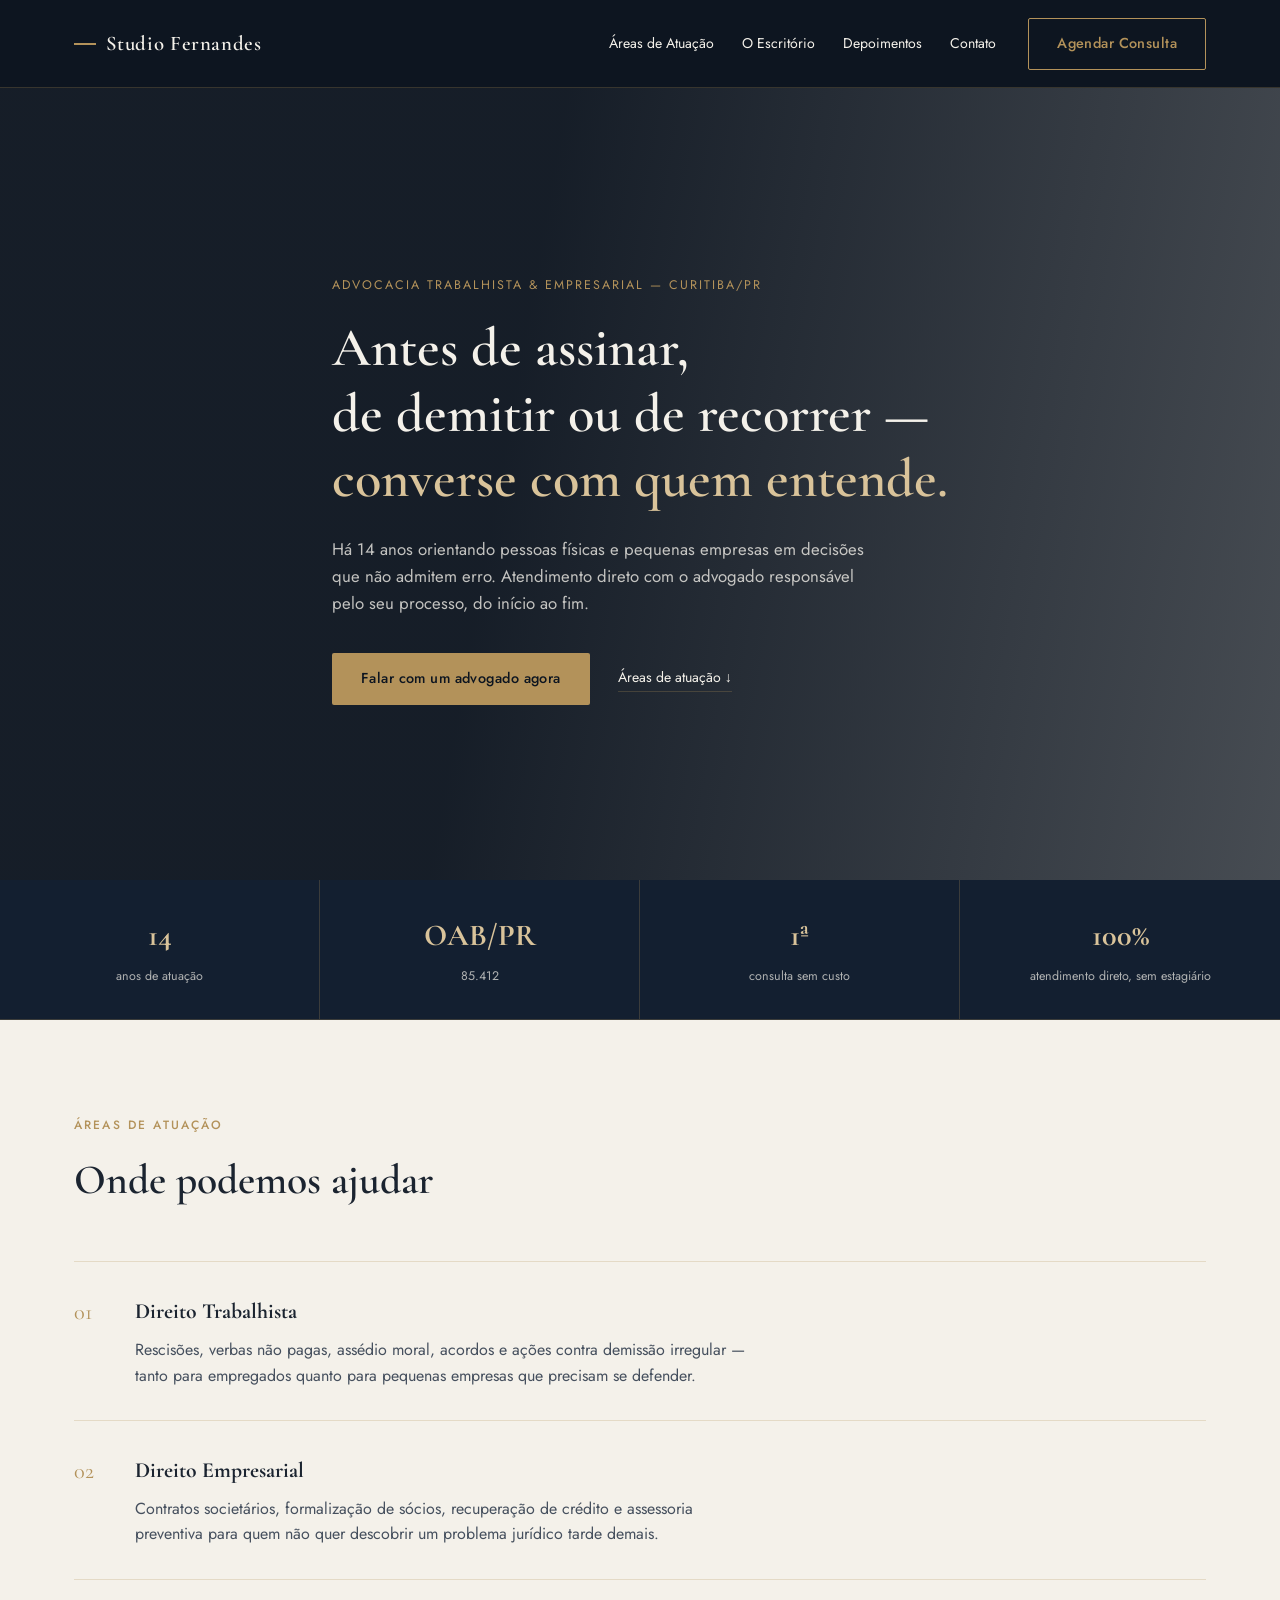
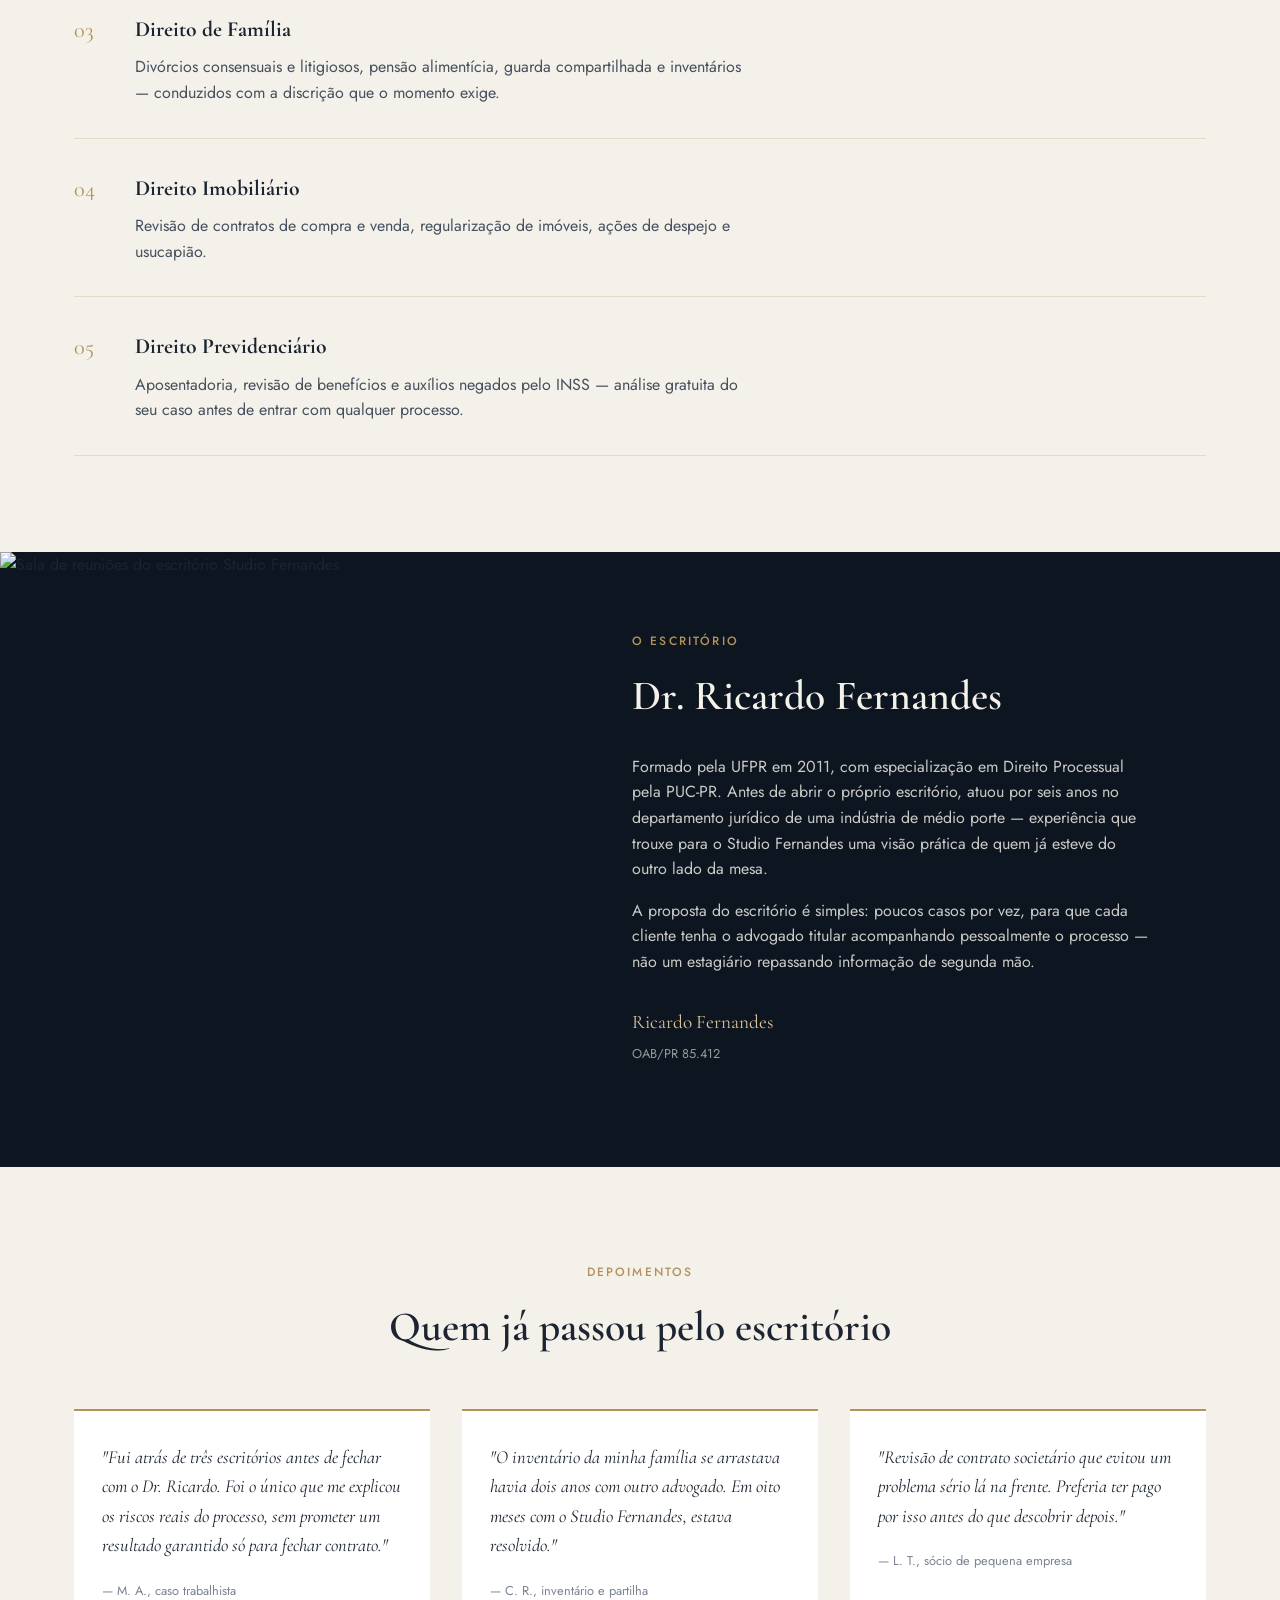
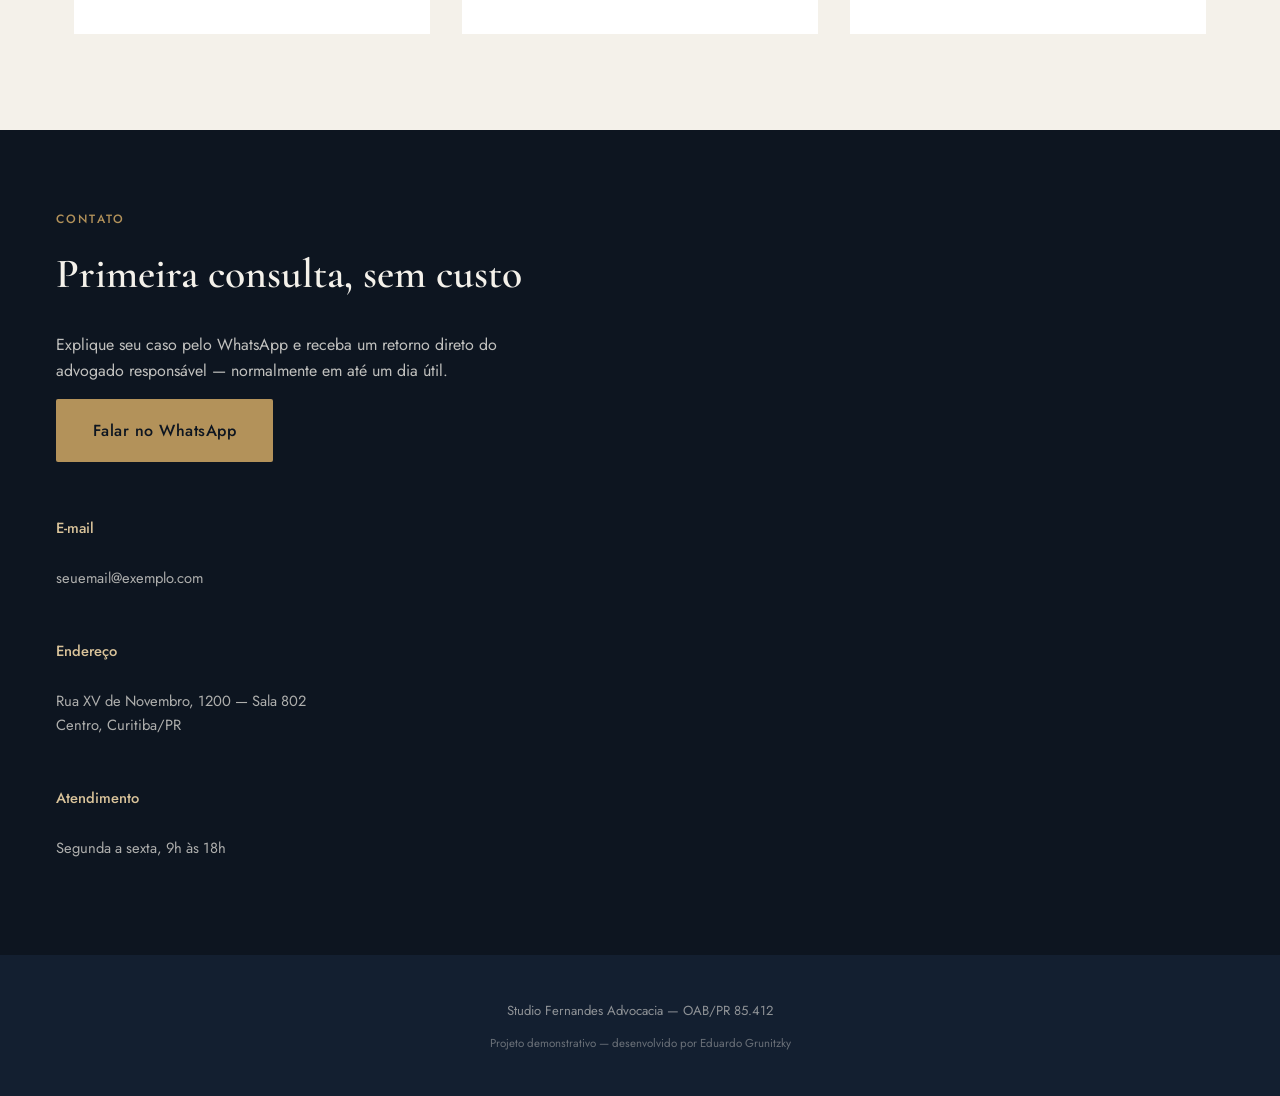
==== portfolio/sites/studio-fernandes-advocacia/index.html @ bb51e10e "feat: criando modificações nos portfólio e dando deploy, e adicionando mensagem para possiveis leads" ====
<!DOCTYPE html>
<html lang="pt-BR">
<head>
<meta charset="UTF-8" />
<meta name="viewport" content="width=device-width, initial-scale=1" />
<title>Studio Fernandes Advocacia — Advocacia Trabalhista e Empresarial</title>
<meta name="description" content="Escritório de advocacia trabalhista, empresarial e de família em Curitiba. Atendimento direto com o advogado responsável pelo seu caso." />

<link rel="preconnect" href="https://fonts.googleapis.com" />
<link rel="preconnect" href="https://fonts.gstatic.com" crossorigin />
<link href="https://fonts.googleapis.com/css2?family=Cormorant+Garamond:wght@400;500;600;700&family=Jost:wght@300;400;500;600&display=swap" rel="stylesheet" />

<link rel="stylesheet" href="styles.css" />
</head>
<body>

<header class="header" id="topo">
  <div class="header__inner">
    <a href="#topo" class="header__brasao">
      <span class="header__brasao-linha"></span>
      Studio Fernandes
    </a>
    <nav class="header__nav" id="nav">
      <a href="#atuacao">Áreas de Atuação</a>
      <a href="#escritorio">O Escritório</a>
      <a href="#depoimentos">Depoimentos</a>
      <a href="#contato">Contato</a>
    </nav>
    <a href="#" class="btn btn--outline" data-whatsapp-link>Agendar Consulta</a>
    <button class="header__burger" id="burger" aria-label="Abrir menu" aria-expanded="false">
      <span></span><span></span><span></span>
    </button>
  </div>
</header>

<main>

  <section class="hero">
    <div class="hero__overlay"></div>
    <div class="hero__inner">
      <p class="hero__eyebrow">Advocacia Trabalhista &amp; Empresarial — Curitiba/PR</p>
      <h1 class="hero__titulo">Antes de assinar,<br />de demitir ou de recorrer —<br /><em>converse com quem entende.</em></h1>
      <p class="hero__sub">
        Há 14 anos orientando pessoas físicas e pequenas empresas em decisões
        que não admitem erro. Atendimento direto com o advogado responsável
        pelo seu processo, do início ao fim.
      </p>
      <div class="hero__cta">
        <a href="#" class="btn btn--accent" data-whatsapp-link>Falar com um advogado agora</a>
        <a href="#atuacao" class="hero__scroll">Áreas de atuação ↓</a>
      </div>
    </div>
  </section>

  <section class="numeros">
    <div class="numeros__item">
      <strong>14</strong>
      <span>anos de atuação</span>
    </div>
    <div class="numeros__item">
      <strong>OAB/PR</strong>
      <span>85.412</span>
    </div>
    <div class="numeros__item">
      <strong>1ª</strong>
      <span>consulta sem custo</span>
    </div>
    <div class="numeros__item">
      <strong>100%</strong>
      <span>atendimento direto, sem estagiário</span>
    </div>
  </section>

  <section class="atuacao" id="atuacao">
    <div class="atuacao__cabecalho">
      <p class="secao__eyebrow">Áreas de Atuação</p>
      <h2 class="secao__titulo">Onde podemos ajudar</h2>
    </div>
    <ol class="atuacao__lista">
      <li class="atuacao__item">
        <span class="atuacao__num">01</span>
        <div>
          <h3>Direito Trabalhista</h3>
          <p>Rescisões, verbas não pagas, assédio moral, acordos e ações
             contra demissão irregular — tanto para empregados quanto
             para pequenas empresas que precisam se defender.</p>
        </div>
      </li>
      <li class="atuacao__item">
        <span class="atuacao__num">02</span>
        <div>
          <h3>Direito Empresarial</h3>
          <p>Contratos societários, formalização de sócios, recuperação
             de crédito e assessoria preventiva para quem não quer
             descobrir um problema jurídico tarde demais.</p>
        </div>
      </li>
      <li class="atuacao__item">
        <span class="atuacao__num">03</span>
        <div>
          <h3>Direito de Família</h3>
          <p>Divórcios consensuais e litigiosos, pensão alimentícia,
             guarda compartilhada e inventários — conduzidos com a
             discrição que o momento exige.</p>
        </div>
      </li>
      <li class="atuacao__item">
        <span class="atuacao__num">04</span>
        <div>
          <h3>Direito Imobiliário</h3>
          <p>Revisão de contratos de compra e venda, regularização
             de imóveis, ações de despejo e usucapião.</p>
        </div>
      </li>
      <li class="atuacao__item">
        <span class="atuacao__num">05</span>
        <div>
          <h3>Direito Previdenciário</h3>
          <p>Aposentadoria, revisão de benefícios e auxílios negados
             pelo INSS — análise gratuita do seu caso antes de entrar
             com qualquer processo.</p>
        </div>
      </li>
    </ol>
  </section>

  <section class="escritorio" id="escritorio">
    <div class="escritorio__foto">
      <img src="https://images.unsplash.com/photo-1521791136064-7986c2920216?auto=format&fit=crop&w=900&q=80" alt="Sala de reuniões do escritório Studio Fernandes" loading="lazy" />
    </div>
    <div class="escritorio__texto">
      <p class="secao__eyebrow">O Escritório</p>
      <h2 class="secao__titulo secao__titulo--claro">Dr. Ricardo Fernandes</h2>
      <p>
        Formado pela UFPR em 2011, com especialização em Direito Processual
        pela PUC-PR. Antes de abrir o próprio escritório, atuou por seis anos
        no departamento jurídico de uma indústria de médio porte — experiência
        que trouxe para o Studio Fernandes uma visão prática de quem já esteve
        do outro lado da mesa.
      </p>
      <p>
        A proposta do escritório é simples: poucos casos por vez, para que
        cada cliente tenha o advogado titular acompanhando pessoalmente
        o processo — não um estagiário repassando informação de segunda mão.
      </p>
      <p class="escritorio__assinatura">Ricardo Fernandes<br /><span>OAB/PR 85.412</span></p>
    </div>
  </section>

  <section class="depoimentos" id="depoimentos">
    <p class="secao__eyebrow secao__eyebrow--centro">Depoimentos</p>
    <h2 class="secao__titulo secao__titulo--centro">Quem já passou pelo escritório</h2>
    <div class="depoimentos__grid">
      <blockquote class="depoimento">
        <p>"Fui atrás de três escritórios antes de fechar com o Dr. Ricardo.
           Foi o único que me explicou os riscos reais do processo, sem
           prometer um resultado garantido só para fechar contrato."</p>
        <cite>— M. A., caso trabalhista</cite>
      </blockquote>
      <blockquote class="depoimento">
        <p>"O inventário da minha família se arrastava havia dois anos com
           outro advogado. Em oito meses com o Studio Fernandes, estava
           resolvido."</p>
        <cite>— C. R., inventário e partilha</cite>
      </blockquote>
      <blockquote class="depoimento">
        <p>"Revisão de contrato societário que evitou um problema sério
           lá na frente. Preferia ter pago por isso antes do que descobrir
           depois."</p>
        <cite>— L. T., sócio de pequena empresa</cite>
      </blockquote>
    </div>
  </section>

  <section class="contato" id="contato">
    <div class="contato__coluna">
      <p class="secao__eyebrow">Contato</p>
      <h2 class="secao__titulo secao__titulo--claro">Primeira consulta, sem custo</h2>
      <p class="contato__texto">
        Explique seu caso pelo WhatsApp e receba um retorno direto do
        advogado responsável — normalmente em até um dia útil.
      </p>
      <a href="#" class="btn btn--accent btn--grande" data-whatsapp-link>Falar no WhatsApp</a>
      <div class="contato__dados">
        <p><strong>E-mail</strong><br /><a href="#" data-email-link></a></p>
        <p><strong>Endereço</strong><br />Rua XV de Novembro, 1200 — Sala 802<br />Centro, Curitiba/PR</p>
        <p><strong>Atendimento</strong><br />Segunda a sexta, 9h às 18h</p>
      </div>
    </div>
    <div class="contato__mapa">
      <iframe
        title="Localização do escritório"
        src="https://www.google.com/maps?q=Rua+XV+de+Novembro,+Curitiba,+PR&output=embed"
        loading="lazy"
        referrerpolicy="no-referrer-when-downgrade">
      </iframe>
    </div>
  </section>

</main>

<footer class="footer">
  <p>Studio Fernandes Advocacia — OAB/PR 85.412</p>
  <p class="footer__aviso">Projeto demonstrativo — desenvolvido por Eduardo Grunitzky</p>
</footer>

<script src="script.js"></script>
</body>
</html>
---- portfolio/sites/studio-fernandes-advocacia/styles.css ----
:root {
  --navy: #0d1520;
  --navy-2: #131f30;
  --gold: #b3925a;
  --gold-light: #d9c39a;
  --cream: #f4f1ea;
  --ink: #1b2430;
  --linha: rgba(179, 146, 90, 0.25);
  --serif: 'Cormorant Garamond', serif;
  --sans: 'Jost', sans-serif;
}

* { box-sizing: border-box; }
html { scroll-behavior: smooth; }
body {
  margin: 0;
  font-family: var(--sans);
  background: var(--cream);
  color: var(--ink);
  line-height: 1.6;
}
img { max-width: 100%; display: block; }
a { color: inherit; text-decoration: none; }

.secao__eyebrow {
  font-family: var(--sans);
  text-transform: uppercase;
  letter-spacing: 0.18em;
  font-size: 0.75rem;
  color: var(--gold);
  font-weight: 500;
  margin: 0 0 0.75rem;
}
.secao__eyebrow--centro { text-align: center; }
.secao__titulo {
  font-family: var(--serif);
  font-weight: 600;
  font-size: clamp(1.8rem, 4vw, 2.6rem);
  margin: 0 0 1.5rem;
  color: var(--ink);
}
.secao__titulo--claro { color: var(--cream); }
.secao__titulo--centro { text-align: center; }

.btn {
  display: inline-block;
  padding: 0.85rem 1.75rem;
  font-family: var(--sans);
  font-size: 0.9rem;
  font-weight: 500;
  letter-spacing: 0.03em;
  border-radius: 2px;
  cursor: pointer;
  border: 1px solid transparent;
}
.btn--accent { background: var(--gold); color: var(--navy); }
.btn--accent:hover { background: var(--gold-light); }
.btn--outline { border-color: var(--gold); color: var(--gold); }
.btn--outline:hover { background: rgba(179,146,90,0.1); }
.btn--grande { padding: 1.1rem 2.25rem; font-size: 1rem; }

/* HEADER */
.header {
  position: sticky;
  top: 0;
  z-index: 50;
  background: var(--navy);
  border-bottom: 1px solid var(--linha);
}
.header__inner {
  max-width: 1180px;
  margin: 0 auto;
  padding: 1.1rem 1.5rem;
  display: flex;
  align-items: center;
  gap: 2rem;
}
.header__brasao {
  font-family: var(--serif);
  color: var(--cream);
  font-size: 1.3rem;
  font-weight: 600;
  letter-spacing: 0.03em;
  display: flex;
  align-items: center;
  gap: 0.6rem;
}
.header__brasao-linha {
  width: 22px;
  height: 2px;
  background: var(--gold);
}
.header__nav {
  display: flex;
  gap: 1.75rem;
  margin-left: auto;
  font-size: 0.88rem;
  color: var(--cream);
}
.header__nav a:hover { color: var(--gold); }
.header__burger {
  display: none;
  flex-direction: column;
  gap: 5px;
  background: none;
  border: none;
  cursor: pointer;
  padding: 0.4rem;
}
.header__burger span { width: 22px; height: 2px; background: var(--cream); }

/* HERO */
.hero {
  position: relative;
  min-height: 88vh;
  display: flex;
  align-items: center;
  background: url('https://images.unsplash.com/photo-1589829085413-56de8ae18c73?auto=format&fit=crop&w=1600&q=75') center/cover;
}
.hero__overlay {
  position: absolute;
  inset: 0;
  background: linear-gradient(100deg, rgba(13,21,32,0.96) 40%, rgba(13,21,32,0.75) 100%);
}
.hero__inner {
  position: relative;
  max-width: 1180px;
  margin: 0 auto;
  padding: 4rem 1.5rem;
  max-width: 720px;
}
.hero__eyebrow {
  color: var(--gold);
  text-transform: uppercase;
  letter-spacing: 0.16em;
  font-size: 0.78rem;
  margin-bottom: 1.25rem;
}
.hero__titulo {
  font-family: var(--serif);
  color: var(--cream);
  font-size: clamp(2.1rem, 5.5vw, 3.4rem);
  font-weight: 600;
  line-height: 1.2;
  margin: 0 0 1.5rem;
}
.hero__titulo em { color: var(--gold-light); font-style: normal; }
.hero__sub {
  color: rgba(244,241,234,0.78);
  font-size: 1.05rem;
  max-width: 540px;
  margin: 0 0 2.25rem;
}
.hero__cta { display: flex; align-items: center; gap: 1.75rem; flex-wrap: wrap; }
.hero__scroll { color: var(--cream); font-size: 0.88rem; border-bottom: 1px solid var(--linha); padding-bottom: 2px; }

/* NUMEROS */
.numeros {
  background: var(--navy-2);
  display: grid;
  grid-template-columns: repeat(4, 1fr);
  border-bottom: 1px solid var(--linha);
}
.numeros__item {
  padding: 2rem 1rem;
  text-align: center;
  border-right: 1px solid var(--linha);
}
.numeros__item:last-child { border-right: none; }
.numeros__item strong {
  display: block;
  font-family: var(--serif);
  font-size: 1.9rem;
  color: var(--gold-light);
}
.numeros__item span {
  display: block;
  font-size: 0.78rem;
  color: rgba(244,241,234,0.7);
  margin-top: 0.35rem;
}

/* ATUACAO */
.atuacao { max-width: 1180px; margin: 0 auto; padding: 6rem 1.5rem; }
.atuacao__cabecalho { max-width: 560px; margin-bottom: 3rem; }
.atuacao__lista { list-style: none; margin: 0; padding: 0; }
.atuacao__item {
  display: flex;
  gap: 1.75rem;
  padding: 2rem 0;
  border-top: 1px solid var(--linha);
}
.atuacao__item:last-child { border-bottom: 1px solid var(--linha); }
.atuacao__num {
  font-family: var(--serif);
  font-size: 1.4rem;
  color: var(--gold);
  min-width: 3ch;
}
.atuacao__item h3 { font-family: var(--serif); font-size: 1.35rem; margin: 0 0 0.5rem; }
.atuacao__item p { margin: 0; max-width: 620px; color: #46505e; }

/* ESCRITORIO */
.escritorio {
  background: var(--navy);
  display: grid;
  grid-template-columns: 0.9fr 1.1fr;
  align-items: stretch;
}
.escritorio__foto img { height: 100%; object-fit: cover; }
.escritorio__texto {
  padding: 5rem 3.5rem;
  color: rgba(244,241,234,0.82);
  align-self: center;
}
.escritorio__texto p { max-width: 520px; }
.escritorio__assinatura {
  font-family: var(--serif);
  font-size: 1.2rem;
  color: var(--gold-light);
  margin-top: 2rem;
}
.escritorio__assinatura span { font-family: var(--sans); font-size: 0.8rem; color: rgba(244,241,234,0.6); }

/* DEPOIMENTOS */
.depoimentos { max-width: 1180px; margin: 0 auto; padding: 6rem 1.5rem; }
.depoimentos__grid {
  display: grid;
  grid-template-columns: repeat(3, 1fr);
  gap: 2rem;
  margin-top: 3rem;
}
.depoimento {
  margin: 0;
  padding: 2rem 1.75rem;
  border-top: 2px solid var(--gold);
  background: #fff;
}
.depoimento p { font-family: var(--serif); font-size: 1.15rem; font-style: italic; margin: 0 0 1rem; }
.depoimento cite { font-size: 0.8rem; color: #7a8393; font-style: normal; }

/* CONTATO */
.contato {
  background: var(--navy);
  display: grid;
  grid-template-columns: 1fr 1fr;
}
.contato__coluna { padding: 5rem 3.5rem; }
.contato__texto { color: rgba(244,241,234,0.78); max-width: 460px; }
.contato__dados {
  margin-top: 2.5rem;
  display: grid;
  gap: 1.25rem;
  font-size: 0.92rem;
  color: rgba(244,241,234,0.7);
}
.contato__dados strong { color: var(--gold-light); font-weight: 500; display: block; margin-bottom: 0.2rem; }
.contato__mapa iframe { width: 100%; height: 100%; min-height: 420px; border: 0; filter: grayscale(0.3) contrast(1.05); }

/* FOOTER */
.footer {
  background: var(--navy-2);
  color: rgba(244,241,234,0.55);
  text-align: center;
  padding: 2rem 1.5rem;
  font-size: 0.82rem;
}
.footer__aviso { margin-top: 0.4rem; font-size: 0.72rem; opacity: 0.7; }

/* RESPONSIVE */
@media (max-width: 900px) {
  .header__nav {
    display: none;
    position: absolute;
    top: 100%;
    left: 0;
    right: 0;
    background: var(--navy);
    flex-direction: column;
    gap: 0;
    border-top: 1px solid var(--linha);
  }
  .header__nav a { padding: 1rem 1.5rem; border-bottom: 1px solid var(--linha); }
  .header__nav--aberto { display: flex; }
  .header__burger { display: flex; }
  .numeros { grid-template-columns: repeat(2, 1fr); }
  .numeros__item:nth-child(2) { border-right: none; }
  .escritorio, .contato { grid-template-columns: 1fr; }
  .escritorio__foto img { height: 280px; }
  .escritorio__texto, .contato__coluna { padding: 3rem 1.5rem; }
  .depoimentos__grid { grid-template-columns: 1fr; }
  .contato__mapa iframe { min-height: 300px; }
}
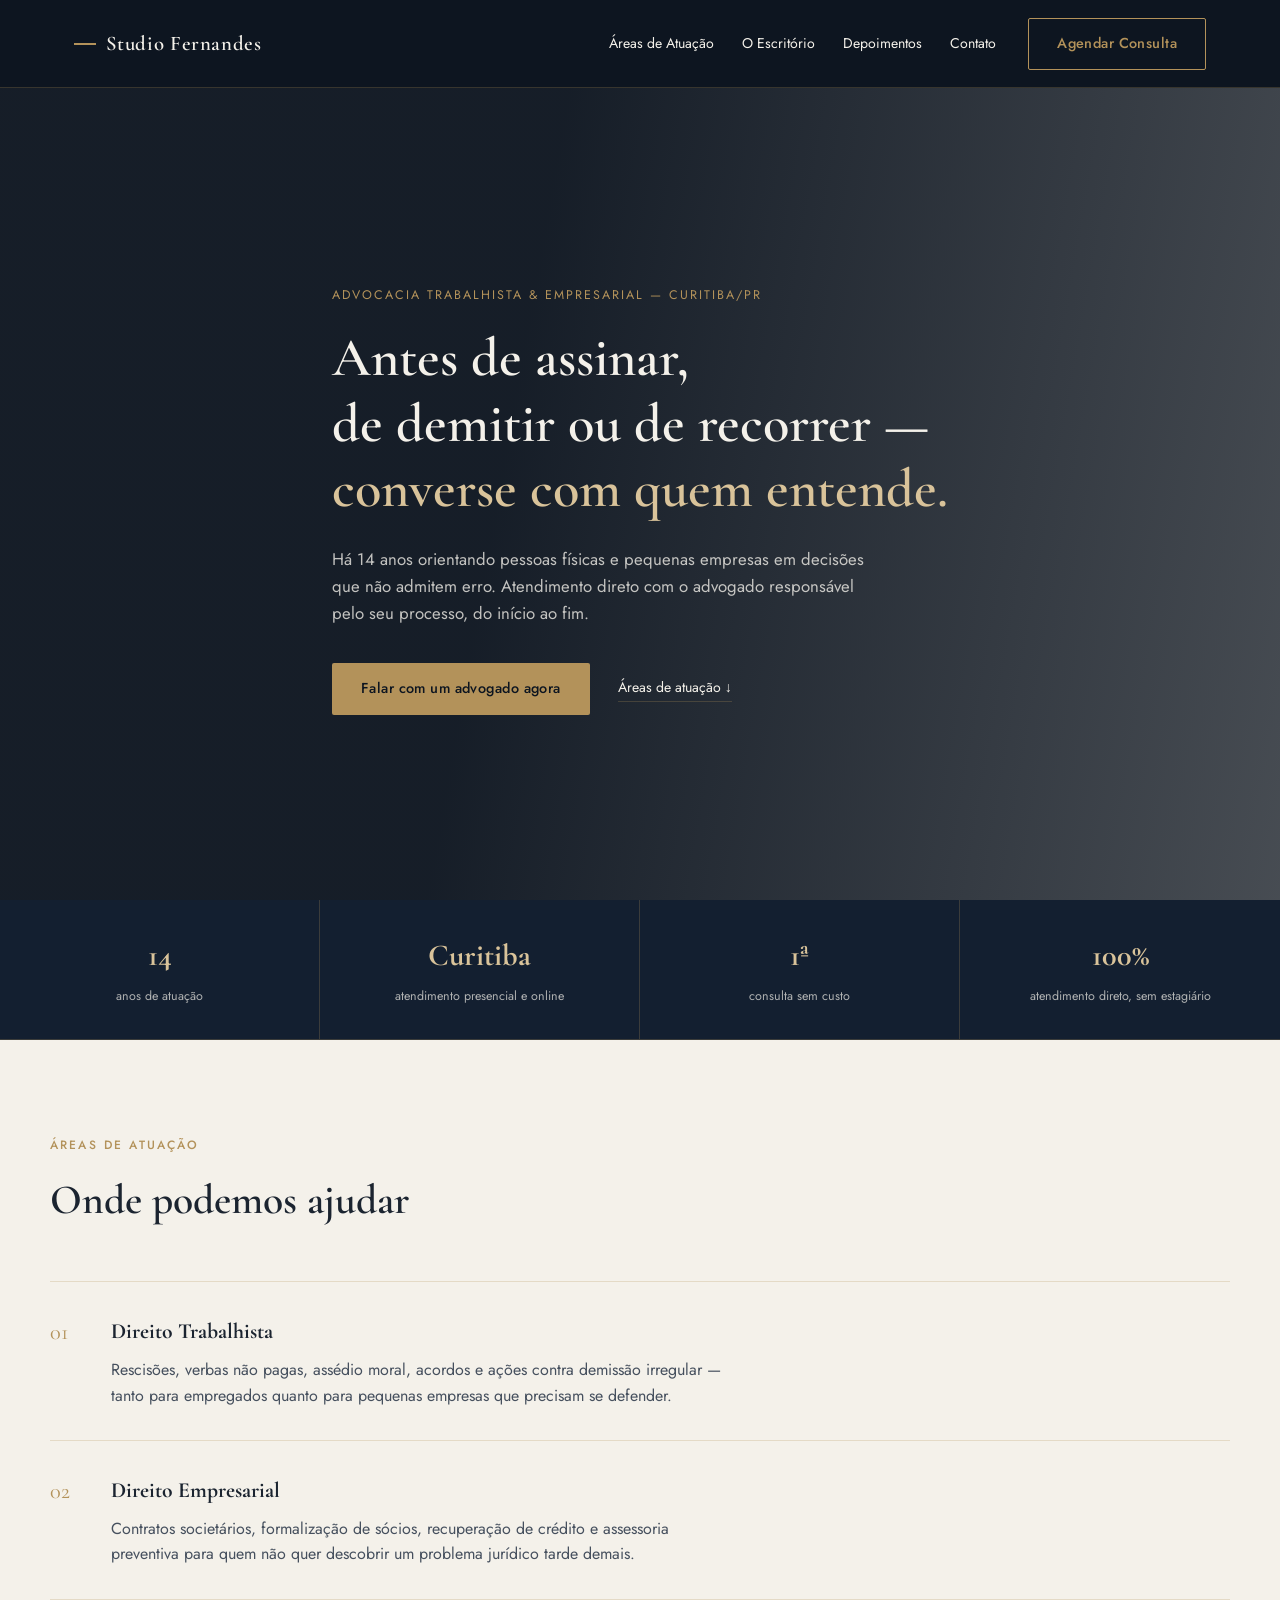
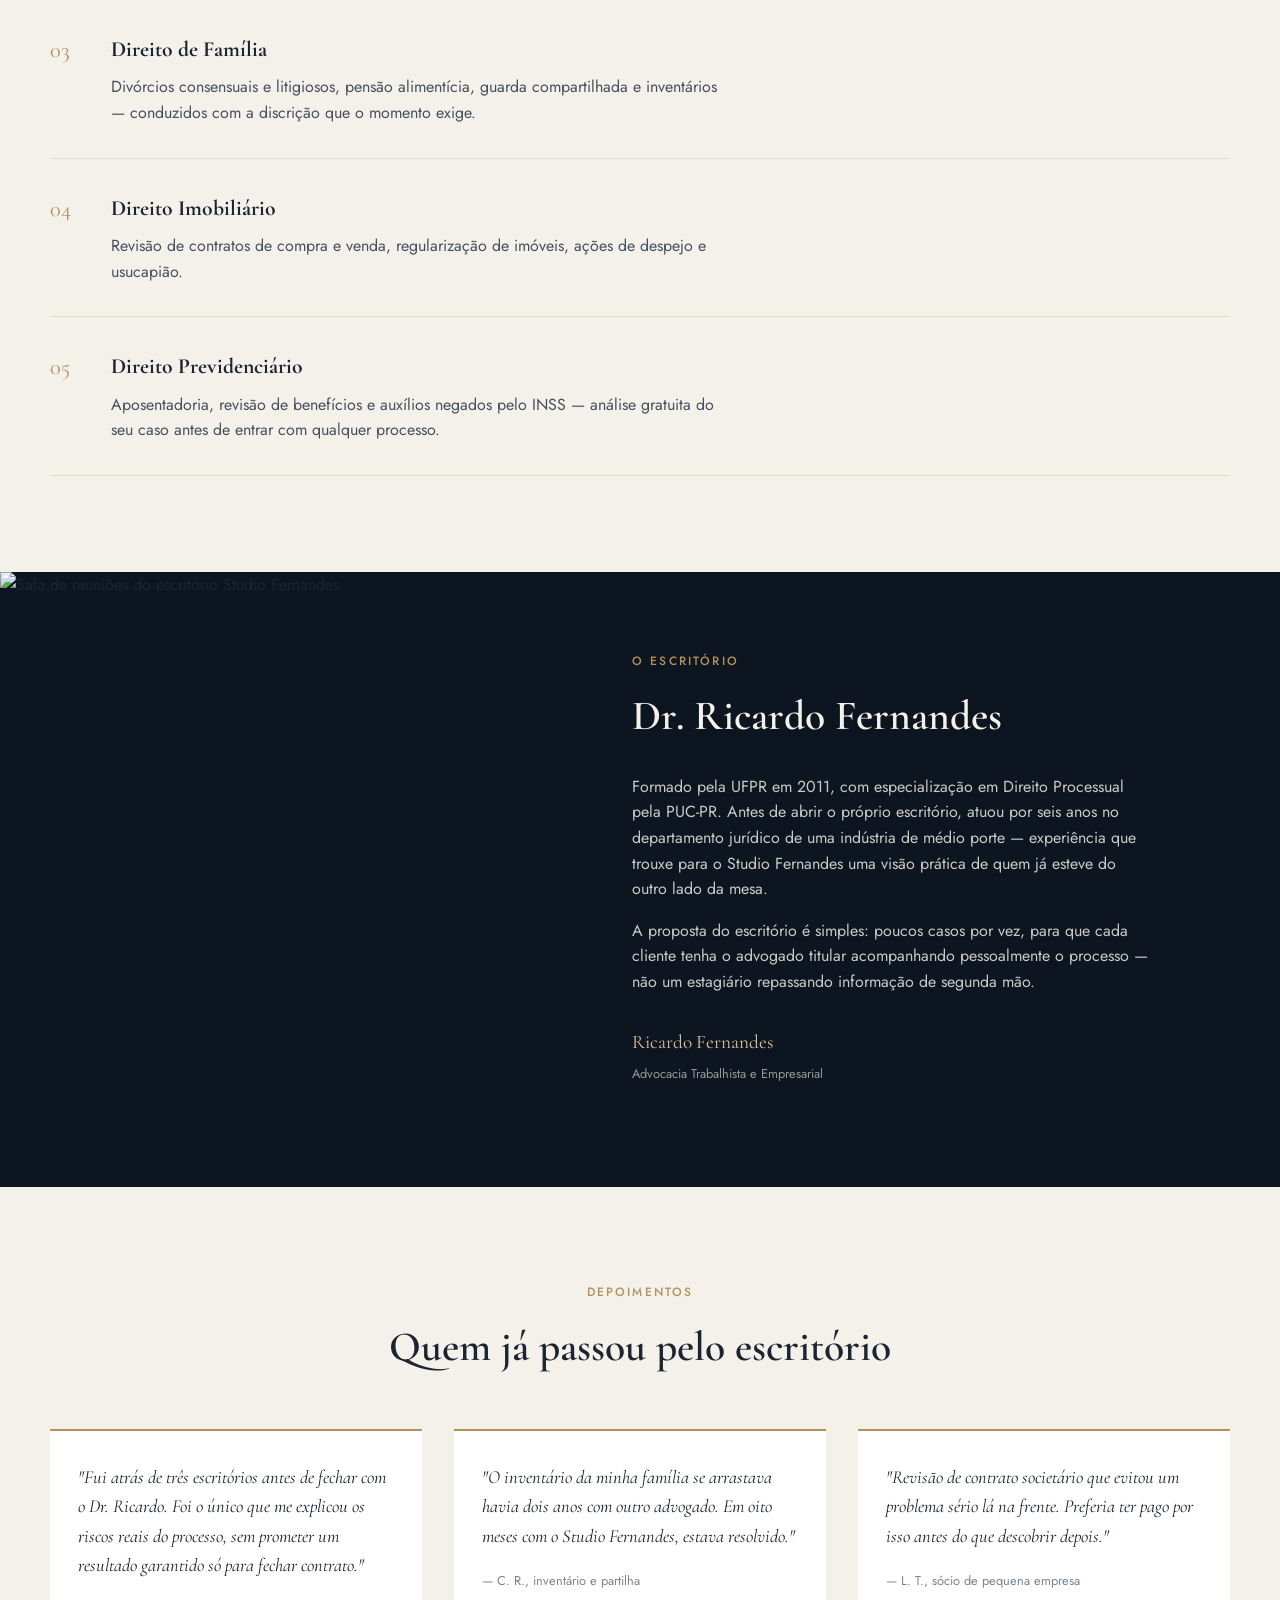
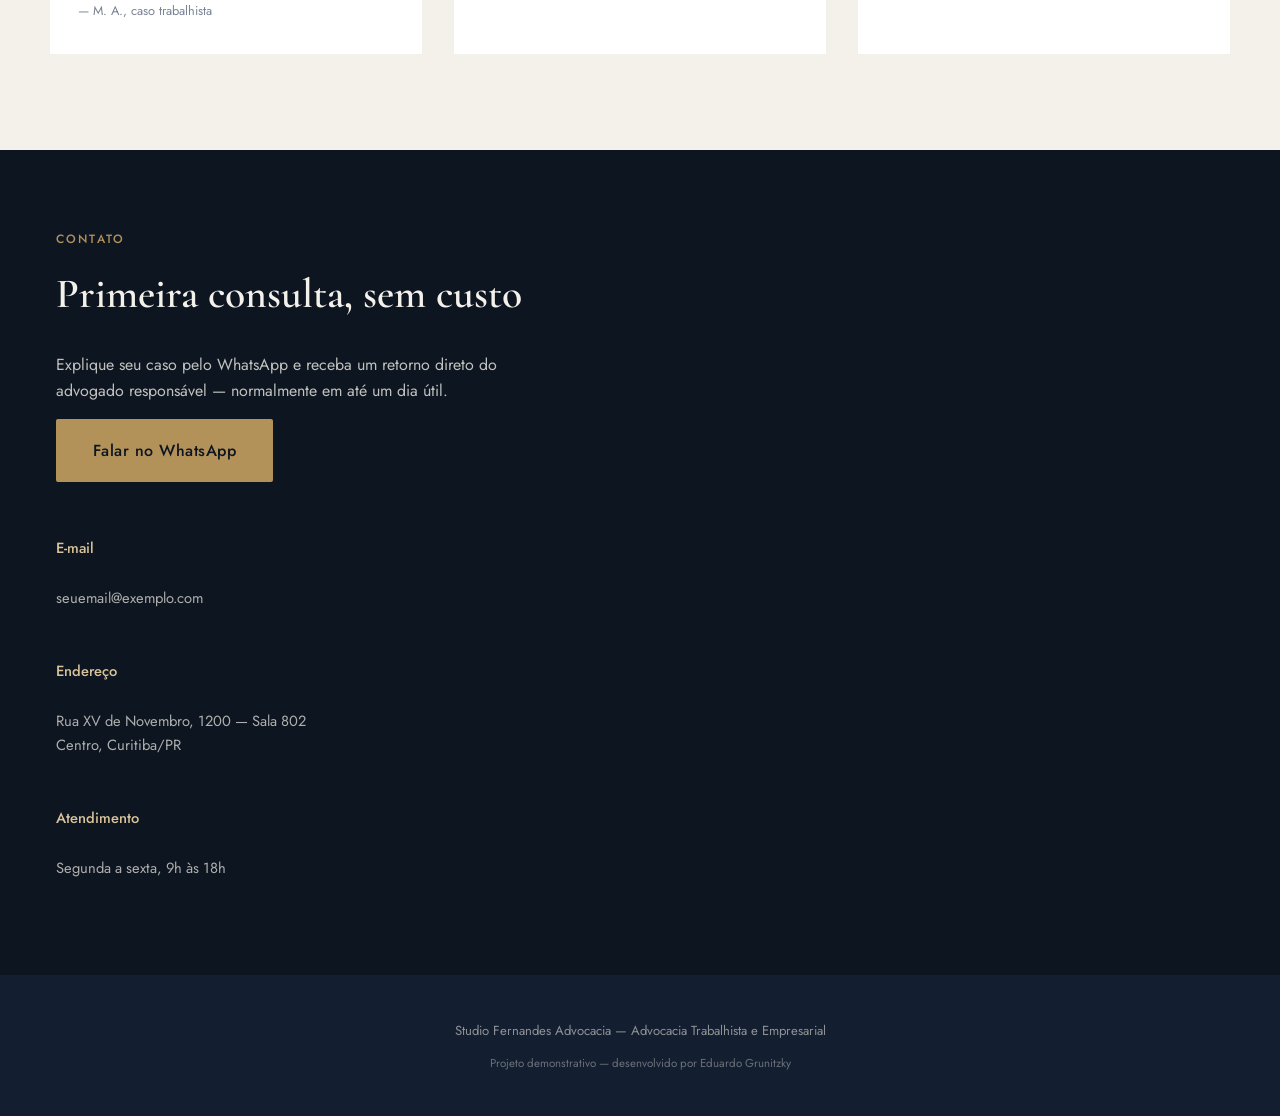
==== commit a007e465: "fix: ajuste de bugs para tamanho de preenchimento dos sites" ====
--- a/portfolio/sites/studio-fernandes-advocacia/index.html
+++ b/portfolio/sites/studio-fernandes-advocacia/index.html
@@ -58,8 +58,8 @@
       <span>anos de atuação</span>
     </div>
     <div class="numeros__item">
-      <strong>OAB/PR</strong>
-      <span>85.412</span>
+      <strong>Curitiba</strong>
+      <span>atendimento presencial e online</span>
     </div>
     <div class="numeros__item">
       <strong>1ª</strong>
@@ -143,7 +143,7 @@
         cada cliente tenha o advogado titular acompanhando pessoalmente
         o processo — não um estagiário repassando informação de segunda mão.
       </p>
-      <p class="escritorio__assinatura">Ricardo Fernandes<br /><span>OAB/PR 85.412</span></p>
+      <p class="escritorio__assinatura">Ricardo Fernandes<br /><span>Advocacia Trabalhista e Empresarial</span></p>
     </div>
   </section>
 
@@ -200,7 +200,7 @@
 </main>
 
 <footer class="footer">
-  <p>Studio Fernandes Advocacia — OAB/PR 85.412</p>
+  <p>Studio Fernandes Advocacia — Advocacia Trabalhista e Empresarial</p>
   <p class="footer__aviso">Projeto demonstrativo — desenvolvido por Eduardo Grunitzky</p>
 </footer>
 
--- a/portfolio/sites/studio-fernandes-advocacia/styles.css
+++ b/portfolio/sites/studio-fernandes-advocacia/styles.css
@@ -8,6 +8,13 @@
   --linha: rgba(179, 146, 90, 0.25);
   --serif: 'Cormorant Garamond', serif;
   --sans: 'Jost', sans-serif;
+
+  /* Layout de tela cheia */
+  --largura-max: 1180px;
+  --gutter: 1.5rem;
+  /* Secao ocupa 100% da tela; o padding cresce para centralizar o conteudo. */
+  --respiro-lateral: max(var(--gutter), calc((100% - var(--largura-max)) / 2));
+  --h-header: 88px;
 }
 
 * { box-sizing: border-box; }
@@ -112,7 +119,10 @@
 /* HERO */
 .hero {
   position: relative;
-  min-height: 88vh;
+  /* 100dvh (nao 100vh): no celular a barra de endereco entra na conta do vh
+     e corta o conteudo. A linha vh e fallback de navegador antigo. */
+  min-height: calc(100vh - var(--h-header));
+  min-height: calc(100dvh - var(--h-header));
   display: flex;
   align-items: center;
   background: url('https://images.unsplash.com/photo-1589829085413-56de8ae18c73?auto=format&fit=crop&w=1600&q=75') center/cover;
@@ -181,7 +191,7 @@
 }
 
 /* ATUACAO */
-.atuacao { max-width: 1180px; margin: 0 auto; padding: 6rem 1.5rem; }
+.atuacao { width: 100%; padding: 6rem var(--respiro-lateral); }
 .atuacao__cabecalho { max-width: 560px; margin-bottom: 3rem; }
 .atuacao__lista { list-style: none; margin: 0; padding: 0; }
 .atuacao__item {
@@ -223,7 +233,7 @@
 .escritorio__assinatura span { font-family: var(--sans); font-size: 0.8rem; color: rgba(244,241,234,0.6); }
 
 /* DEPOIMENTOS */
-.depoimentos { max-width: 1180px; margin: 0 auto; padding: 6rem 1.5rem; }
+.depoimentos { width: 100%; padding: 6rem var(--respiro-lateral); }
 .depoimentos__grid {
   display: grid;
   grid-template-columns: repeat(3, 1fr);
@@ -291,3 +301,21 @@
   .depoimentos__grid { grid-template-columns: 1fr; }
   .contato__mapa iframe { min-height: 300px; }
 }
+
+/* Abaixo de 510px o header quebra em duas linhas e fica mais alto; sem isto
+   sobraria uma faixa morta no fim do hero. */
+/* O header muda de altura conforme o conteudo cabe ou quebra de linha. Cada
+   faixa desconta a altura real do hero, para a 1a dobra fechar exata:
+   >=510px: 88px  |  425-509px: 77px  |  <425px: 103px (quebra em 2 linhas) */
+@media (max-width: 509px) {
+  :root { --h-header: 77px; }
+  /* Em tela estreita o CTA + burger passavam da borda e criavam rolagem
+     horizontal (defeito que ja existia). Encolher o botao resolve sem
+     esconder o caminho de contato. */
+  .header__inner { gap: 0.75rem; }
+  .header__inner .btn { padding: 0.6rem 0.85rem; font-size: 0.75rem; }
+}
+
+@media (max-width: 424px) {
+  :root { --h-header: 103px; }
+}
